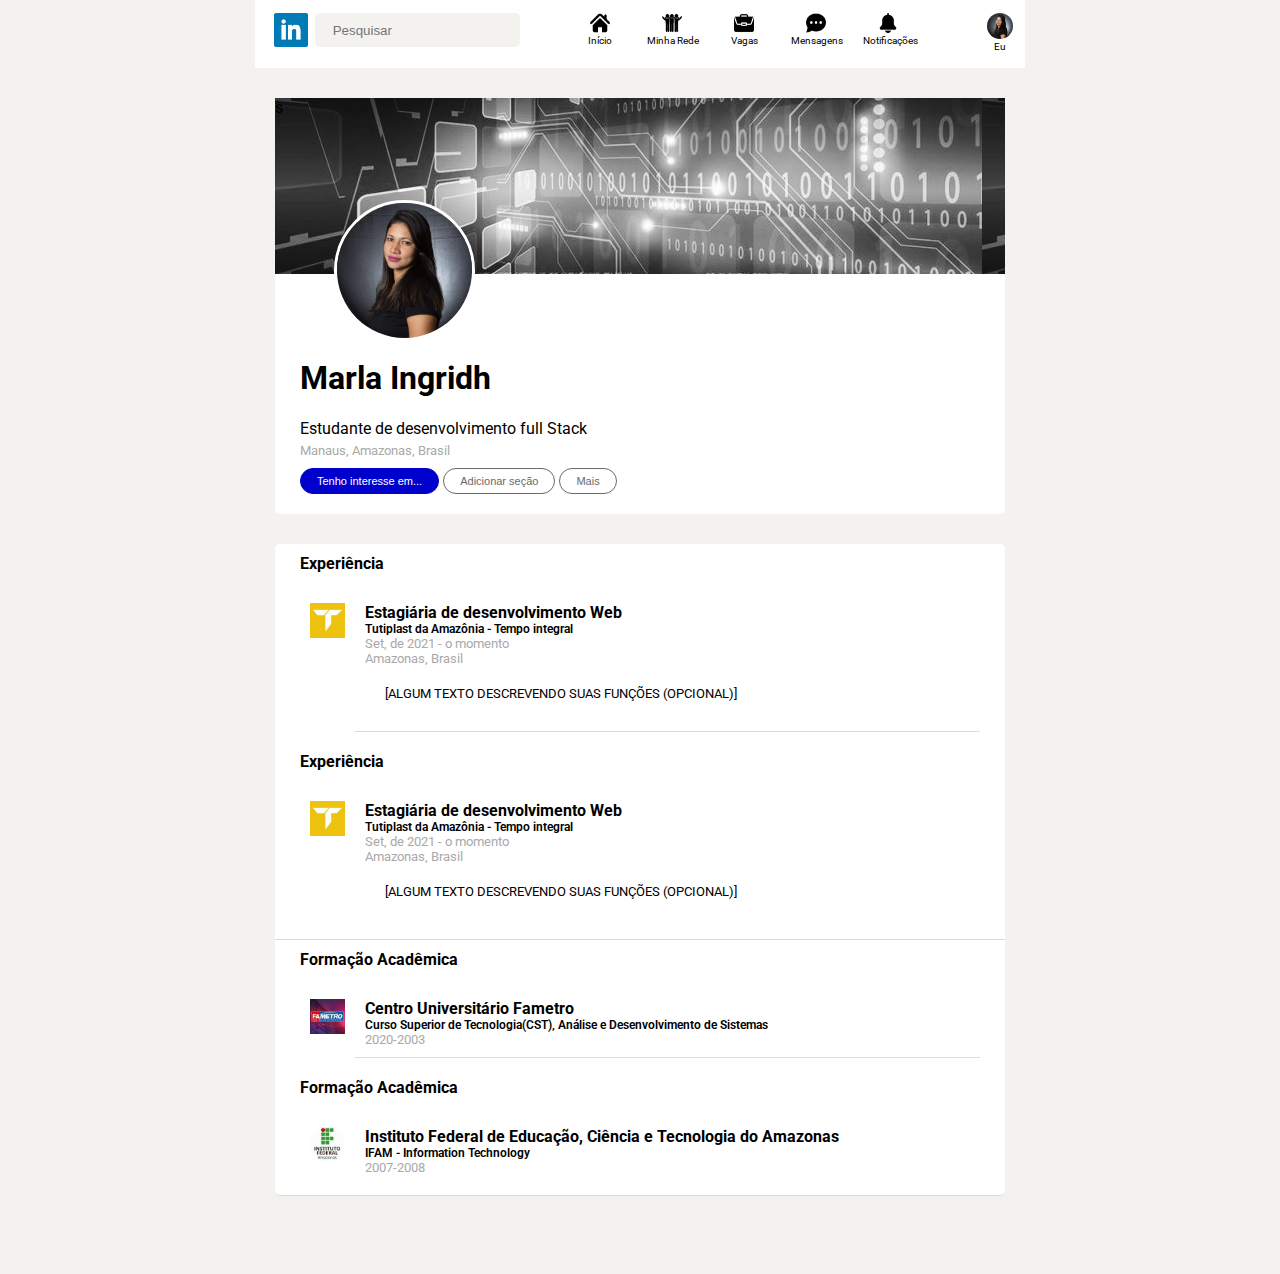
==== index.html @ 4efa41ea "Primeira versão - LinkedIn" ====
<!DOCTYPE html>
<html lang="en">
<head>
    <meta charset="UTF-8">
    <meta http-equiv="X-UA-Compatible" content="IE=edge">
    <meta name="viewport" content="width=device-width, initial-scale=1.0">
    <title>LinkedIn</title>
    <link rel="stylesheet" href="style.css">
    <style>
        @import url('https://fonts.googleapis.com/css2?family=Roboto:wght@300&display=swap');
    </style>
    <link rel='stylesheet' href='//cdnjs.cloudflare.com/ajax/libs/font-awesome/4.2.0/css/font-awesome.min.css' type='text/css'>
</head>
<body>
    <section  class="container">
    
    <header >
        <nav class="nav-bar">
            <div>
                <img src="img/linkedin.jpg" alt="" class="iconeLinkedIn">
                <input type="text" placeholder=" Pesquisar" >

            </div>
            <div >
                <ul >
                    <li> <img src="img/home-icon-silhouette.png" alt=""> 
                        <article> Início</article> 
                    </li>
                    <li> <img src="img/group-of-three-men-standing-side-by-side-hugging-each-other.png" alt="">
                        <article>Minha Rede</article>   
                    </li>
                    <li> <img src="img/portfolio.png" alt="">
                        <article>Vagas</article>  
                    </li>
                    <li> <img src="img/chat.png" alt=""> 
                        <article> Mensagens  </article>
                    </li>
                    <li> <img src="img/bell.png" alt="">
                        <article> Notificações </article>
                    </li>
                </ul>
                <div>
                    <ul>
                        <li><img src="img/marlaIngridh.jpg" alt="" class="eu" > <article>Eu</article></li>                        
                    </ul>                   
                   
                </div>
            </div>
        </nav>
    </header>

    <main>
        <section class="bg-white">
            <div class="bg-principal">s
                <img src="img/marlaIngridh.jpg" alt="" class="img-principal img-circular">
            </div>

            <div class="conteudo">
                <h1 class="negrito">Marla Ingridh </h1>
                <p>Estudante de desenvolvimento full Stack</p>
                <p class="cinza">Manaus, Amazonas, Brasil</p>

                <div >
                    <input type="submit" value="Tenho interesse em..." class="bg-azul">
                    <input type="submit" value="Adicionar seção" class="bg-branco" >
                    <input type="submit" value="Mais" class="bg-branco">
                </div>
                
            </div>  
        </section>

        <section class="bg-white border-botton">
            <div>
                <div>
                    <div class="conteudo"><p class="title-1">Experiência</p></div>
                    <div class="conteudo blocos-desc" >
                        <div class="col-1"> <img src="img/tutiplast.jpg" alt=""></div>
                        <div class="col-1 border-botton">
                            <p class="title-1">Estagiária de desenvolvimento Web</p>
                            <p class="title-2">Tutiplast da Amazônia - Tempo integral</p>
                            <p class="title-3">Set, de 2021 - o momento</p>    
                            <p class="title-3">Amazonas, Brasil</p>  

                            <P class="desc-funcoes">[ALGUM TEXTO DESCREVENDO SUAS FUNÇÕES (OPCIONAL)]</P>
                        </div>
                    </div>
                </div>

                <div class="border-botton"> 
                    <div class="conteudo"><p class="title-1">Experiência</p></div>
                    <div class="conteudo blocos-desc" >
                        <div class="col-1"> <img src="img/tutiplast.jpg" alt=""></div>
                        <div class="col-1 ">
                            <p class="title-1">Estagiária de desenvolvimento Web</p>
                            <p class="title-2">Tutiplast da Amazônia - Tempo integral</p>
                            <p class="title-3">Set, de 2021 - o momento</p>    
                            <p class="title-3">Amazonas, Brasil</p>  

                            <P class="desc-funcoes">[ALGUM TEXTO DESCREVENDO SUAS FUNÇÕES (OPCIONAL)]</P>
                        </div>
                    </div>
                </div>


            <div>
                <div>
                    <div class="conteudo"><p class="title-1">Formação Acadêmica</p></div>
                    <div class="conteudo blocos-desc" >
                        <div class="col-1"> <img src="img/Fametro.jpg" alt=""></div>
                        <div class="col-1 border-botton">
                            <p class="title-1">Centro Universitário Fametro</p>
                            <p class="title-2">Curso Superior de Tecnologia(CST), Análise e Desenvolvimento de Sistemas</p>
                            <p class="title-3">2020-2003</p>      
                        </div>
                    </div>
                </div>

            </div>

            <div>
                <div>
                    <div class="conteudo"><p class="title-1">Formação Acadêmica</p></div>
                    <div class="conteudo blocos-desc" >
                        <div class="col-1"> <img src="img/ifam.jpg" alt=""></div>
                        <div class="col-1 ">
                            <p class="title-1">Instituto Federal de Educação, Ciência e Tecnologia do Amazonas </p>
                            <p class="title-2">IFAM - Information Technology</p>
                            <p class="title-3">2007-2008</p>      
                        </div>
                    </div>
                </div>

            </div>

        </section>
        


    
    </main>

    </section>
</body>
</html>
---- style.css ----
:root{
    display: flex;
    align-items: center;
    justify-content: center;
    background-color: #f3f2ef;    
    font-family: 'Roboto', sans-serif;
} 
header{
    height: 60px;
}
.container{
    width: 770px;
    margin-top: -10px;
    padding: 0px;
}
.bg-white{
    background-color: #FFF;
}
nav {
    display: flex;
    padding: 15px 19px 0px;
    background-color: #FFF;
}

nav div {
    display: flex;
    margin-right: 4px;
}
.iconeLinkedIn{
    height: 34px;
    width: 34px;
}

ul{
    display: flex;
    margin-top: 0px;
}
ul li{
    font-size: 10px;
    list-style: none;
    text-align: center;
    padding: 0px 11px;
    width: 50px;
    white-space: nowrap;
}

li img{
    height: 20px;
    width: 20px;
}

.eu{
    border-radius: 13px;
    height: 26px;
    width: 26px;
}
input[type=text]{
    padding: 0px 14px;
    height: 34px;
    background-color: #f3f2ef; 
    border:none;
    margin-left: 7px;
    border-radius: 5px;
}

/* Main */
main{
    padding: 10px 20px;
}
section{
    margin: 30px 0px;
    border-radius: 5px;
    
}
.conteudo{
    padding: 10px 25px;
}
.bg-principal{
    background-image: url(img/backgroundLinkedIn.jpg);
    background-repeat: repeat-x;
    width: 100%;
    height: 230px;
}
.img-circular{
    border-radius: 100px;
    width: 135px;
    border: solid  #FFF;
}
.img-principal{
    position: absolute;
    margin-top: 8%;
    margin-left: 4%;
}
.negrito{
    font-weight: bolds;
}
p{
    padding: 0px;
    margin: 0px;
}
.cinza{ 
    color: darkgray;
    font-size: 13px;
    margin-top: 5px;
}
input[type=submit]{
    border-radius: 20px;
    padding: 2px;
    padding: 6px 16px;
    cursor: pointer;
}
.bg-azul{
    background-color: #0000CD;
    color: #fff;
    font-size: 11px;
    margin: 10px 0px ;
    border: solid 1px #0000CD;
    
}

.bg-branco{
    background-color: #fff;
    color: #696969;
    font-size: 11px;
    border: solid 1px  #696969;
}


/* .bg-branco: houver{
    
} */
.blocos-desc{
    display: flex;
}
.col-1{
    padding: 10px;
}
.col-1 img{
    width: 35px;
}
.title-1{
    font-weight: bold;
}
.title-2{
    font-weight: 600;
    font-size: 12px;
}
.title-3{
    color: darkgray;
    font-size: 13px;
}
.border-botton{
    border-bottom: solid #DCDCDC 1px ;
    width: 100%;
}
.desc-funcoes{
    margin: 20px;
    font-size: 13px;
}
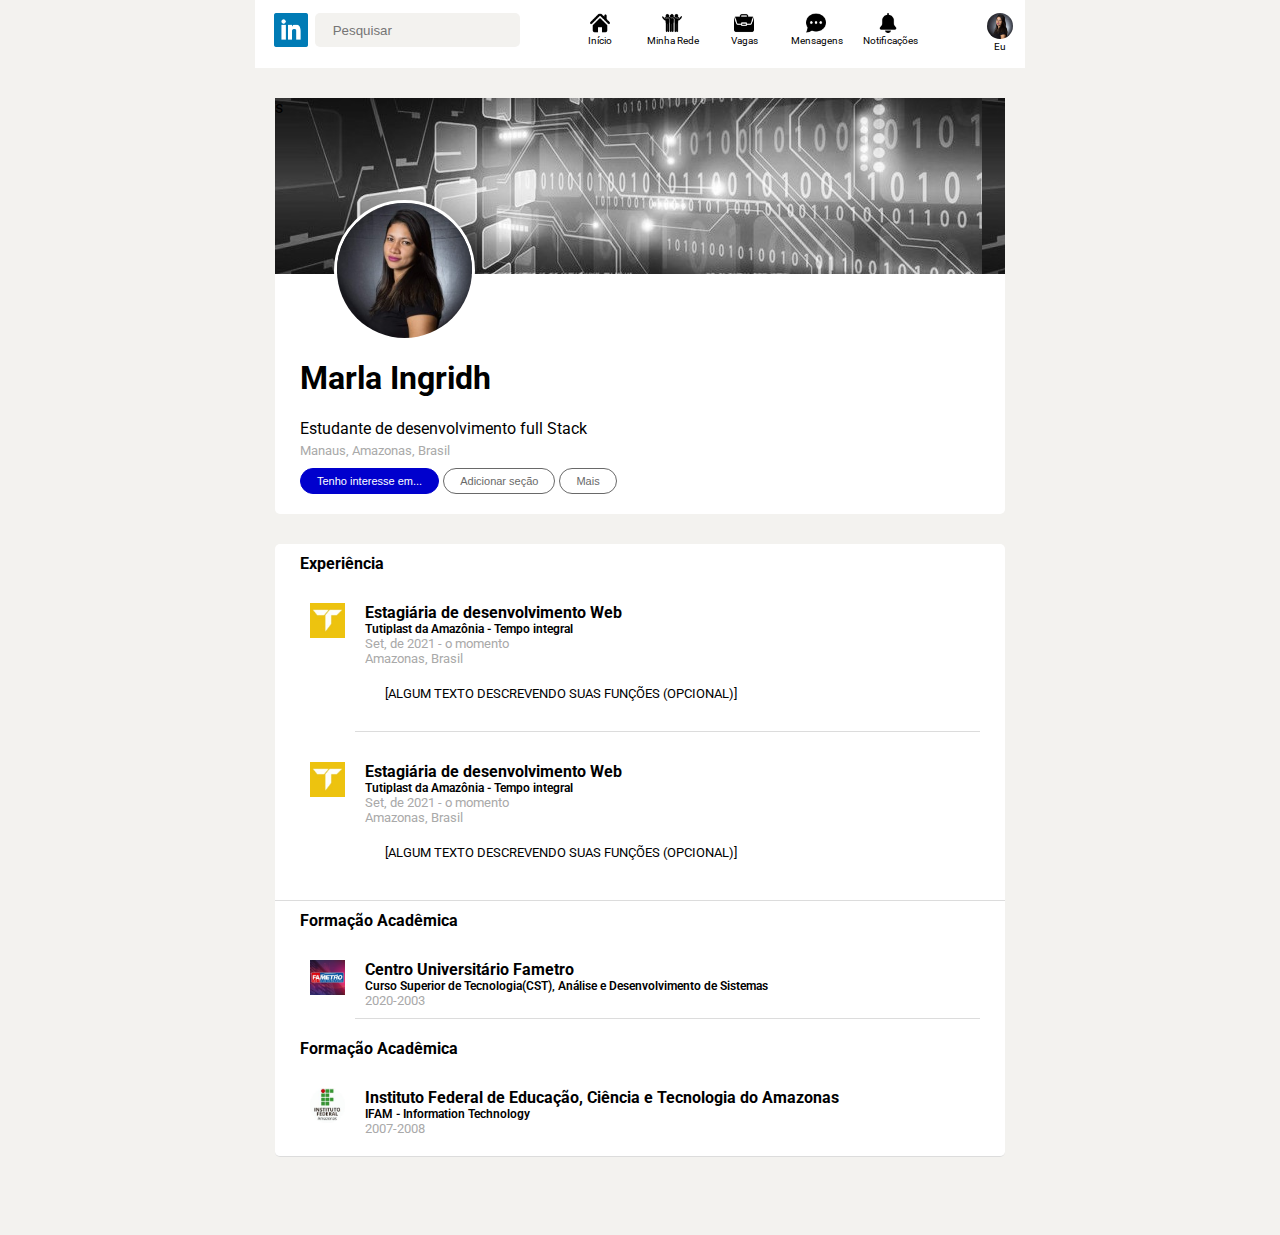
==== commit 19ae3b9a: "Adicionando links e adicionando css conforme modelo" ====
--- a/index.html
+++ b/index.html
@@ -17,31 +17,51 @@
     <header >
         <nav class="nav-bar">
             <div>
-                <img src="img/linkedin.jpg" alt="" class="iconeLinkedIn">
+                <a href=""><img src="img/linkedin.jpg" alt="" class="iconeLinkedIn"></a>
                 <input type="text" placeholder=" Pesquisar" >
 
             </div>
             <div >
                 <ul >
-                    <li> <img src="img/home-icon-silhouette.png" alt=""> 
-                        <article> Início</article> 
+                    <li> 
+                        <a href="#">
+                            <img src="img/home-icon-silhouette.png" alt="">
+                            <article> Início</article>
+                        </a>
                     </li>
-                    <li> <img src="img/group-of-three-men-standing-side-by-side-hugging-each-other.png" alt="">
-                        <article>Minha Rede</article>   
+                    <li> 
+                        <a href="#">
+                            <img src="img/group-of-three-men-standing-side-by-side-hugging-each-other.png" alt="">
+                            <article>Minha Rede</article>
+                        </a>  
                     </li>
-                    <li> <img src="img/portfolio.png" alt="">
-                        <article>Vagas</article>  
+                    <li> 
+                        <a href="#">
+                            <img src="img/portfolio.png" alt="">
+                            <article>Vagas</article>
+                        </a> 
                     </li>
-                    <li> <img src="img/chat.png" alt=""> 
-                        <article> Mensagens  </article>
+                    <li> 
+                        <a href="#">
+                            <img src="img/chat.png" alt="">
+                            <article> Mensagens  </article>
+                        </a>
                     </li>
-                    <li> <img src="img/bell.png" alt="">
-                        <article> Notificações </article>
+                    <li> 
+                        <a href="#">
+                            <img src="img/bell.png" alt="">
+                            <article> Notificações </article>
+                        </a>
                     </li>
                 </ul>
                 <div>
                     <ul>
-                        <li><img src="img/marlaIngridh.jpg" alt="" class="eu" > <article>Eu</article></li>                        
+                        <li>
+                            <a href="">
+                                <img src="img/marlaIngridh.jpg" alt="" class="eu" >
+                                <article>Eu</article>
+                            </a>
+                        </li>                        
                     </ul>                   
                    
                 </div>
@@ -87,7 +107,7 @@
                 </div>
 
                 <div class="border-botton"> 
-                    <div class="conteudo"><p class="title-1">Experiência</p></div>
+                    
                     <div class="conteudo blocos-desc" >
                         <div class="col-1"> <img src="img/tutiplast.jpg" alt=""></div>
                         <div class="col-1 ">
--- a/style.css
+++ b/style.css
@@ -43,7 +43,10 @@
     width: 50px;
     white-space: nowrap;
 }
-
+ul li a{
+    color: #000;
+    text-decoration: none;
+}
 li img{
     height: 20px;
     width: 20px;
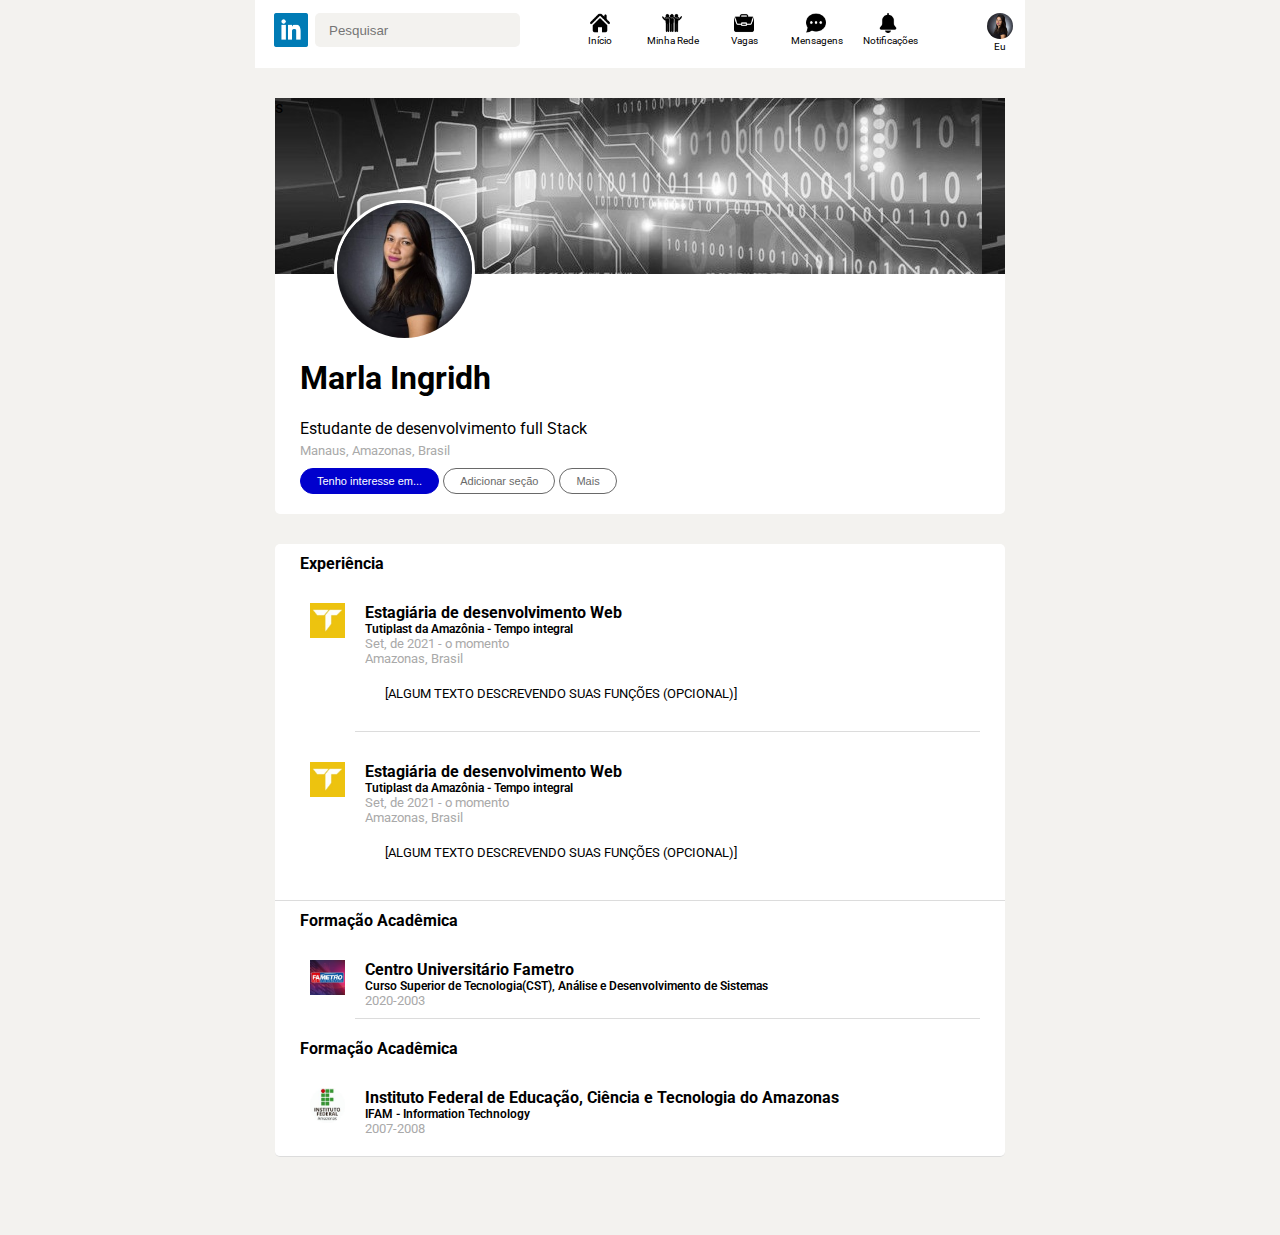
==== commit 967c8f45: "Houver cinza nos botões" ====
--- a/index.html
+++ b/index.html
@@ -5,11 +5,15 @@
     <meta http-equiv="X-UA-Compatible" content="IE=edge">
     <meta name="viewport" content="width=device-width, initial-scale=1.0">
     <title>LinkedIn</title>
+
+   
+
     <link rel="stylesheet" href="style.css">
     <style>
         @import url('https://fonts.googleapis.com/css2?family=Roboto:wght@300&display=swap');
     </style>
-    <link rel='stylesheet' href='//cdnjs.cloudflare.com/ajax/libs/font-awesome/4.2.0/css/font-awesome.min.css' type='text/css'>
+     
+    
 </head>
 <body>
     <section  class="container">
@@ -18,7 +22,10 @@
         <nav class="nav-bar">
             <div>
                 <a href=""><img src="img/linkedin.jpg" alt="" class="iconeLinkedIn"></a>
-                <input type="text" placeholder=" Pesquisar" >
+                <form action="">
+                    <label for="pesquisar"> <i class="fa-solid fa-magnifying-glass"></i> </label>
+                    <input type="text" placeholder="Pesquisar" id="pesquisar">
+                </form>
 
             </div>
             <div >
@@ -82,8 +89,8 @@
 
                 <div >
                     <input type="submit" value="Tenho interesse em..." class="bg-azul">
-                    <input type="submit" value="Adicionar seção" class="bg-branco" >
-                    <input type="submit" value="Mais" class="bg-branco">
+                    <input type="submit" value="Adicionar seção" class="bg-branco bg-cinza" >
+                    <input type="submit" value="Mais" class="bg-branco bg-cinza">
                 </div>
                 
             </div>  
@@ -152,11 +159,7 @@
 
             </div>
 
-        </section>
-        
-
-
-    
+        </section>    
     </main>
 
     </section>
--- a/style.css
+++ b/style.css
@@ -128,6 +128,9 @@
     border: solid 1px  #696969;
 }
 
+.bg-cinza:hover {
+    background-color: #0000001f;
+}
 
 /* .bg-branco: houver{
     
